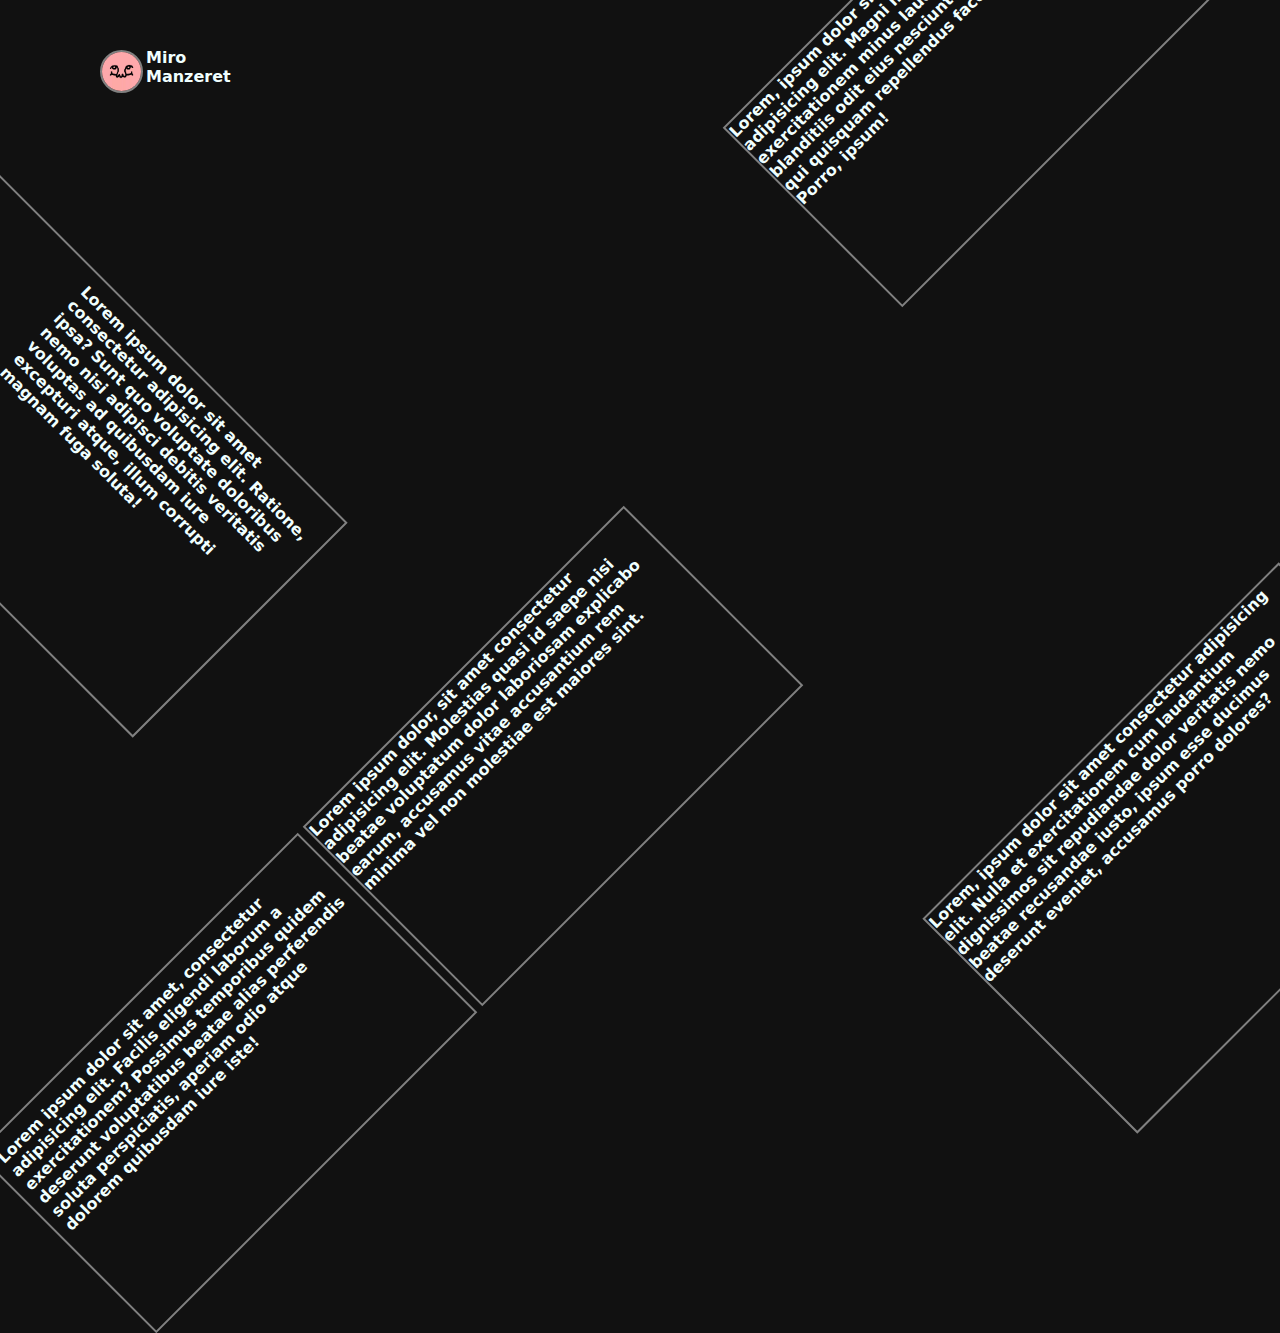
==== myportfolio.html @ 3e659cd8 "projectNo1" ====
<!DOCTYPE html>
<html lang="en">
<head>
    <meta charset="UTF-8">
    <meta name="viewport" content="width=device-width, initial-scale=1.0">
    <title>mrpupi</title>
</head>
<body>

  <div class="boxes">

    <div class="uptextbox">
      Lorem, ipsum dolor sit amet consectetur adipisicing elit. Magni libero quidem exercitationem minus laudantium, totam blanditiis odit eius nesciunt sit sunt dolorem et qui quisquam repellendus facere voluptatum. Porro, ipsum!
    </div>
    
    <div class="lefttext45">
      <p id="left45">
        Lorem ipsum dolor sit amet consectetur adipisicing elit. Ratione, ipsa? Sunt quo voluptate doloribus nemo nisi adipisci debitis veritatis voluptas ad quibusdam iure excepturi atque, illum corrupti magnam fuga soluta!
      </p>
      </div>
      
    <div class="centraltextbox">
Lorem ipsum dolor, sit amet consectetur adipisicing elit. Molestias quasi id saepe nisi beatae voluptatum dolor laboriosam explicabo earum, accusamus vitae accusantium rem minima vel non molestiae est maiores sint.
    </div>
    
    <div class="rtextbox">
Lorem, ipsum dolor sit amet consectetur adipisicing elit. Nulla et exercitationem cum laudantium dignissimos sit repudiandae dolor veritatis nemo beatae recusandae iusto, ipsum esse ducimus deserunt eveniet, accusamus porro dolores?
    </div>
    
    <div class="downtextbox">
      <p id="downtext">
        Lorem ipsum dolor sit amet, consectetur adipisicing elit. Facilis eligendi laborum a exercitationem? Possimus temporibus quidem deserunt voluptatibus beatae alias perferendis soluta perspiciatis, aperiam odio atque dolorem quibusdam iure iste!
      </p>
      </div>
    
  </div>

    <div class="bordimg">
      <img src="148349828.png" class="miro">
      <div class="imgtext">
        Miro Manzeret
      </div>
    </div>

    <link rel="stylesheet" href="myportfolio.css">
    
</body>
</html>
---- myportfolio.css ----
body {
  font-family: system-ui, -apple-system, BlinkMacSystemFont, 'Segoe UI', Roboto, Oxygen, Ubuntu, Cantarell, 'Open Sans', 'Helvetica Neue', sans-serif;
  font-weight: bold;
  padding: 0;
  margin: 0 ;
  background-color: rgb(17, 17, 17);
  overflow-x: hidden;
}

.imgtext {
  color: azure;
  position: absolute;
  top: -2px;
  left: 46px;
}

.miro {
  width: 39px;
  height: 39px;
  border: 2px solid grey;
  border-radius: 50%;
}

.bordimg {
width: 40px;
height: 40px;
position: absolute;
top: 50px;
left: 100px;
}

.boxes {
  color: azure;
}

.boxes p {
  padding: 0;
  margin: 0;
}

#left45 {
  padding: 10px 10px 10px 150px;
}

#downtext {
  padding: 10px;
}

.uptextbox {
  width: 450px;
  height: 250px;
  background-color: rgb(17, 17, 17);
  border: 2px solid grey;
  position: absolute;
  top: -70px;
  right: 80px;
  transform: rotate(315deg);
}

.lefttext45 {
  width: 500px;
  height: 300px;
  background-color: rgb(17, 17, 17);
  border: 2px solid grey;
  position: absolute;
  left: -190px;
  top: 300px;
  transform: rotate(45deg);
}

.centraltextbox {
  width: 450px;
  height: 250px;
  background-color: rgb(17, 17, 17);
  border: 2px solid grey;
  position: absolute;
  left: 326px;
  bottom: 17px;
  transform: rotate(315deg);
}

.rtextbox {
  width: 500px;
  height: 300px;
  background-color: rgb(17, 17, 17);
  border: 2px solid grey;
  position: absolute;
  right: -180px;
  bottom: -100px;
  transform: rotate(315deg);
}

.downtextbox {
  width: 450px;
  height: 250px;
  background-color: rgb(17, 17, 17);
  border: 2px solid grey;
  position: absolute;
  left: 0;
  bottom: -310px;
  transform: rotate(315deg);
}
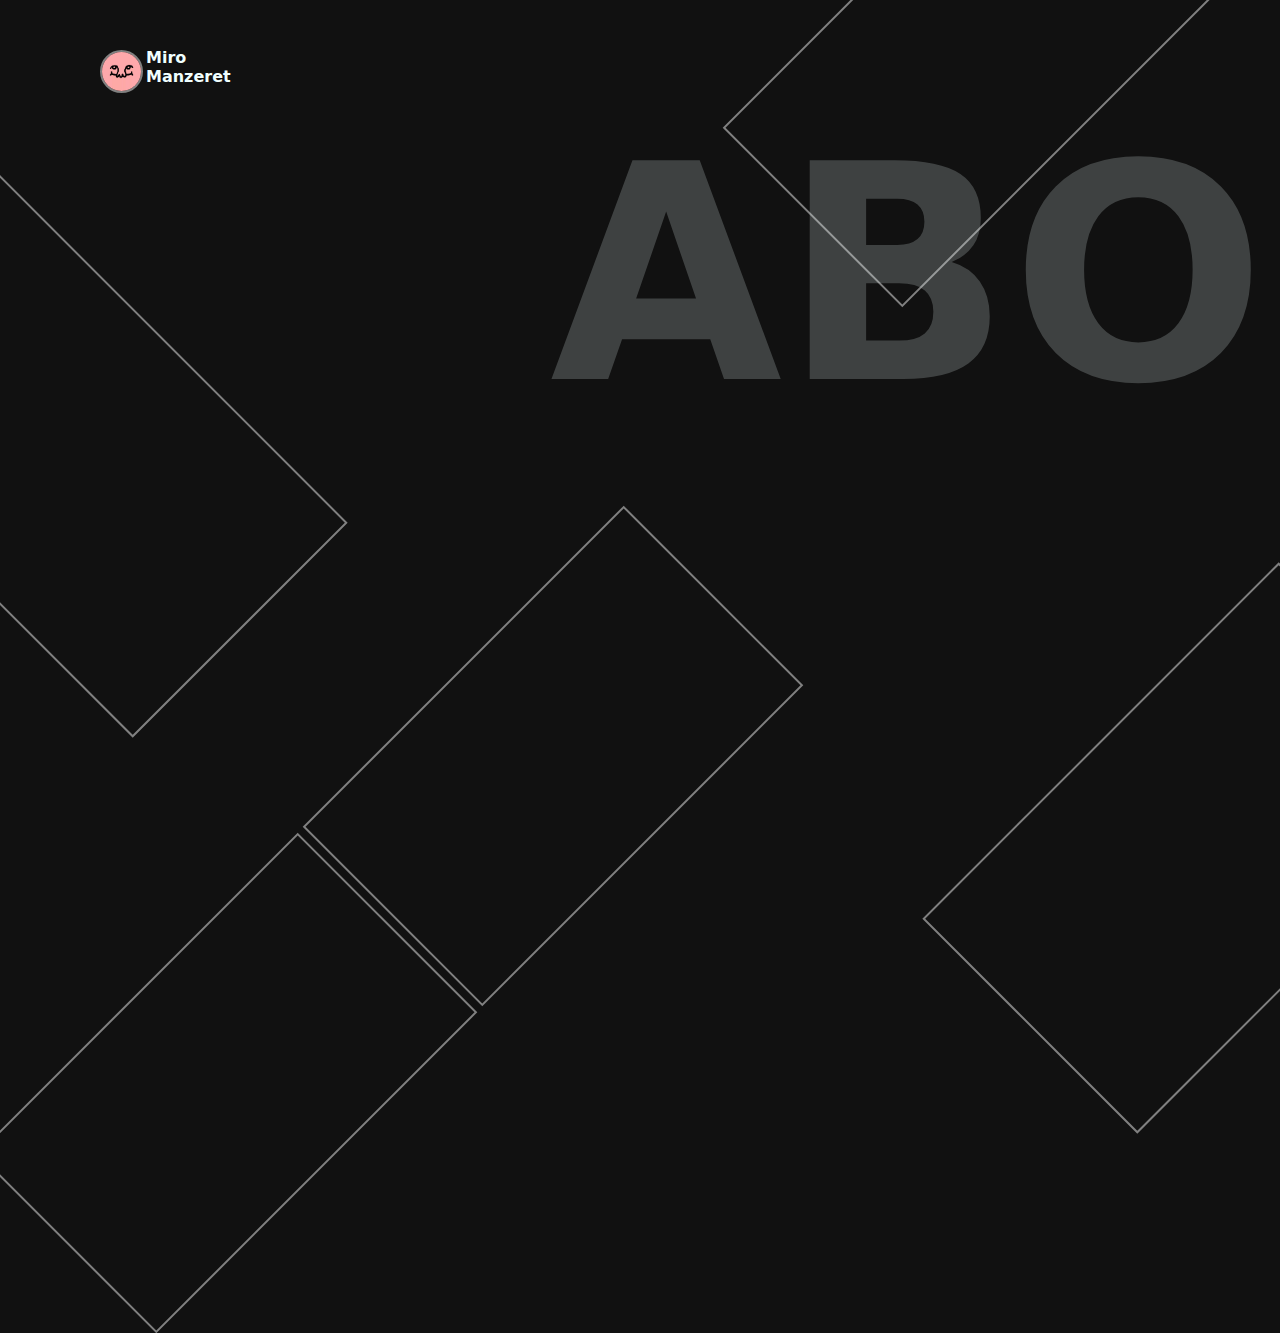
==== commit a3ee3b75: "yes" ====
--- a/myportfolio.html
+++ b/myportfolio.html
@@ -10,26 +10,26 @@
   <div class="boxes">
 
     <div class="uptextbox">
-      Lorem, ipsum dolor sit amet consectetur adipisicing elit. Magni libero quidem exercitationem minus laudantium, totam blanditiis odit eius nesciunt sit sunt dolorem et qui quisquam repellendus facere voluptatum. Porro, ipsum!
+      
     </div>
     
     <div class="lefttext45">
       <p id="left45">
-        Lorem ipsum dolor sit amet consectetur adipisicing elit. Ratione, ipsa? Sunt quo voluptate doloribus nemo nisi adipisci debitis veritatis voluptas ad quibusdam iure excepturi atque, illum corrupti magnam fuga soluta!
+       
       </p>
       </div>
       
     <div class="centraltextbox">
-Lorem ipsum dolor, sit amet consectetur adipisicing elit. Molestias quasi id saepe nisi beatae voluptatum dolor laboriosam explicabo earum, accusamus vitae accusantium rem minima vel non molestiae est maiores sint.
+
     </div>
     
     <div class="rtextbox">
-Lorem, ipsum dolor sit amet consectetur adipisicing elit. Nulla et exercitationem cum laudantium dignissimos sit repudiandae dolor veritatis nemo beatae recusandae iusto, ipsum esse ducimus deserunt eveniet, accusamus porro dolores?
+
     </div>
     
     <div class="downtextbox">
       <p id="downtext">
-        Lorem ipsum dolor sit amet, consectetur adipisicing elit. Facilis eligendi laborum a exercitationem? Possimus temporibus quidem deserunt voluptatibus beatae alias perferendis soluta perspiciatis, aperiam odio atque dolorem quibusdam iure iste!
+       
       </p>
       </div>
     
@@ -42,6 +42,10 @@
       </div>
     </div>
 
+    <div class="about">
+      <h1 style="text-transform: uppercase;">about</h1>
+    </div>
+
     <link rel="stylesheet" href="myportfolio.css">
     
 </body>
--- a/myportfolio.css
+++ b/myportfolio.css
@@ -5,6 +5,19 @@
   margin: 0 ;
   background-color: rgb(17, 17, 17);
   overflow-x: hidden;
+}
+
+.about {
+  /* box-shadow: 0px 0px 45px 6px rgba(255, 0, 0, 1); */
+  transform: translate(550px, -100px);
+  width: max-content;
+  height: max-content;
+}
+
+h1 {
+  color: azure;
+  font-size: 300px;
+  opacity: 0.2;
 }
 
 .imgtext {
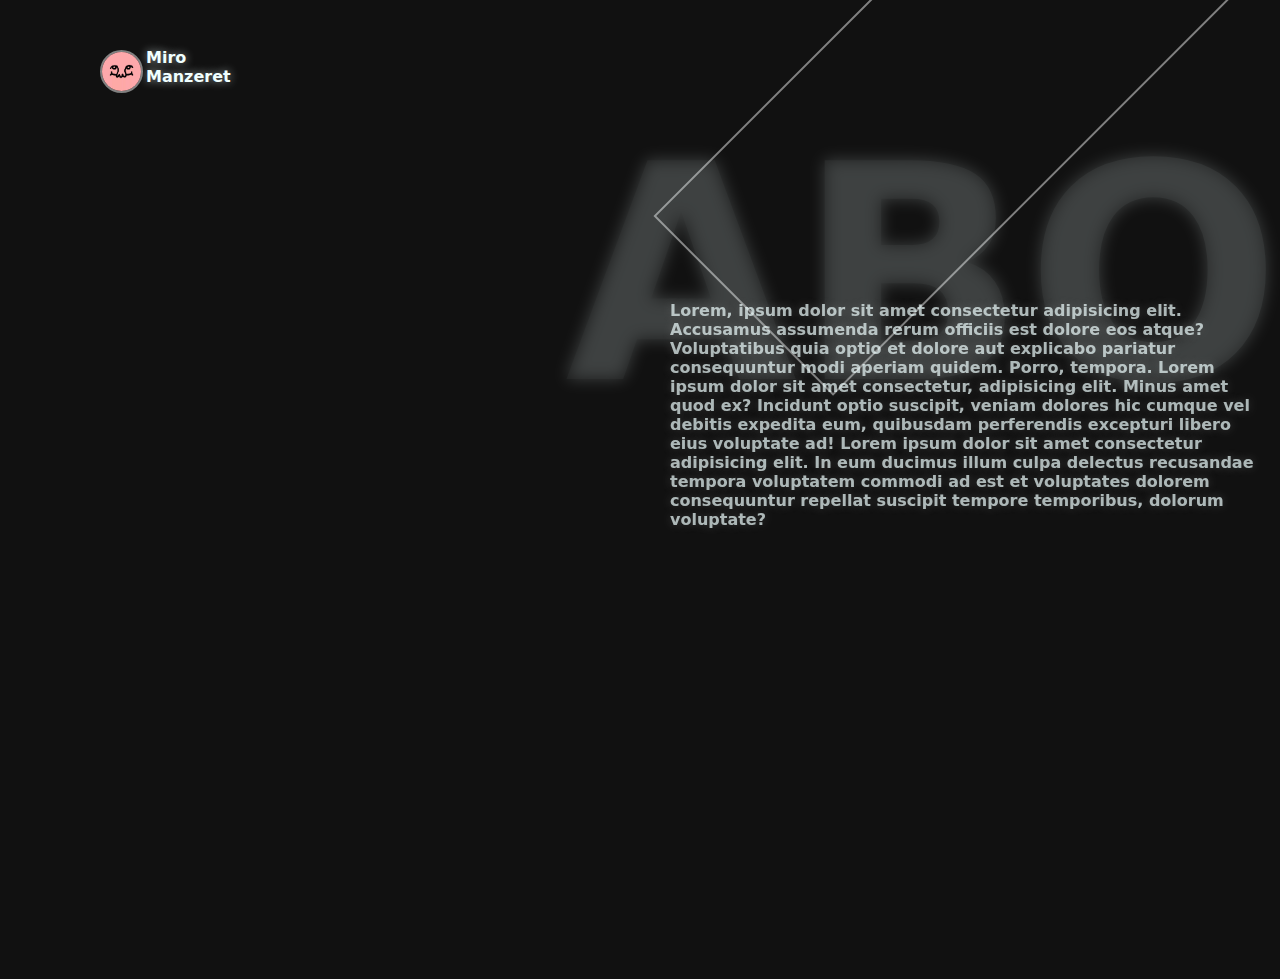
==== commit 2e0ea5f5: "gvusb" ====
--- a/myportfolio.html
+++ b/myportfolio.html
@@ -13,7 +13,7 @@
       
     </div>
     
-    <div class="lefttext45">
+    <!-- <div class="lefttext45">
       <p id="left45">
        
       </p>
@@ -29,9 +29,9 @@
     
     <div class="downtextbox">
       <p id="downtext">
-       
+        
       </p>
-      </div>
+      </div> -->
     
   </div>
 
@@ -43,7 +43,13 @@
     </div>
 
     <div class="about">
-      <h1 style="text-transform: uppercase;">about</h1>
+      <h1 class="anim">about</h1>
+    </div>
+
+    <div class="metext">
+       Lorem, ipsum dolor sit amet consectetur adipisicing elit. Accusamus assumenda rerum officiis est dolore eos atque? Voluptatibus quia optio et dolore aut explicabo pariatur consequuntur modi aperiam quidem. Porro, tempora.
+       Lorem ipsum dolor sit amet consectetur, adipisicing elit. Minus amet quod ex? Incidunt optio suscipit, veniam dolores hic cumque vel debitis expedita eum, quibusdam perferendis excepturi libero eius voluptate ad!
+       Lorem ipsum dolor sit amet consectetur adipisicing elit. In eum ducimus illum culpa delectus recusandae tempora voluptatem commodi ad est et voluptates dolorem consequuntur repellat suscipit tempore temporibus, dolorum voluptate?
     </div>
 
     <link rel="stylesheet" href="myportfolio.css">
--- a/myportfolio.css
+++ b/myportfolio.css
@@ -9,15 +9,34 @@
 
 .about {
   /* box-shadow: 0px 0px 45px 6px rgba(255, 0, 0, 1); */
-  transform: translate(550px, -100px);
+  transform: translate(565px, -100px);
   width: max-content;
   height: max-content;
 }
 
 h1 {
-  color: azure;
+  /* color: azure; */
   font-size: 300px;
   opacity: 0.2;
+  text-shadow: 0px 0px 16px rgb(240, 255, 255);
+  text-transform: uppercase;
+}
+
+.anim {
+  background: linear-gradient(to left, rgb(240, 255, 255, 0.2) 20%, rgba(240, 255, 255, 0.4) 40%, rgba(240, 255, 255, 0.6) 60%, rgba(240, 255, 255, 0.4) 80%, 
+   rgb(240, 255, 255, 0.2) 100% );
+  background-clip: text;
+  animation: shine 2s linear infinite;
+  -webkit-background-clip: text;
+  -webkit-text-fill-color: transparent;
+  background-size: 200% auto;
+}
+
+@keyframes shine {
+ 
+  to {
+    background-position: 200% center;
+  }
 }
 
 .imgtext {
@@ -25,6 +44,7 @@
   position: absolute;
   top: -2px;
   left: 46px;
+  text-shadow: 0px 0px 10px rgb(240, 255, 255, 0.6);
 }
 
 .miro {
@@ -60,14 +80,14 @@
 }
 
 .uptextbox {
-  width: 450px;
+  width: 600px;
   height: 250px;
   background-color: rgb(17, 17, 17);
   border: 2px solid grey;
   position: absolute;
   top: -70px;
-  right: 80px;
-  transform: rotate(315deg);
+  right: 0px;
+  transform: rotate(315deg) translate(-40px, 10px);
 }
 
 .lefttext45 {
@@ -112,4 +132,13 @@
   left: 0;
   bottom: -310px;
   transform: rotate(315deg);
+}
+
+.metext {
+  width: 600px;
+  height: max-content;
+  transform: translate(670px, -450px);
+  color: azure;
+  opacity: 0.7;
+  text-shadow: 0px 0px 10px rgb(128, 128, 128, 0.6);
 }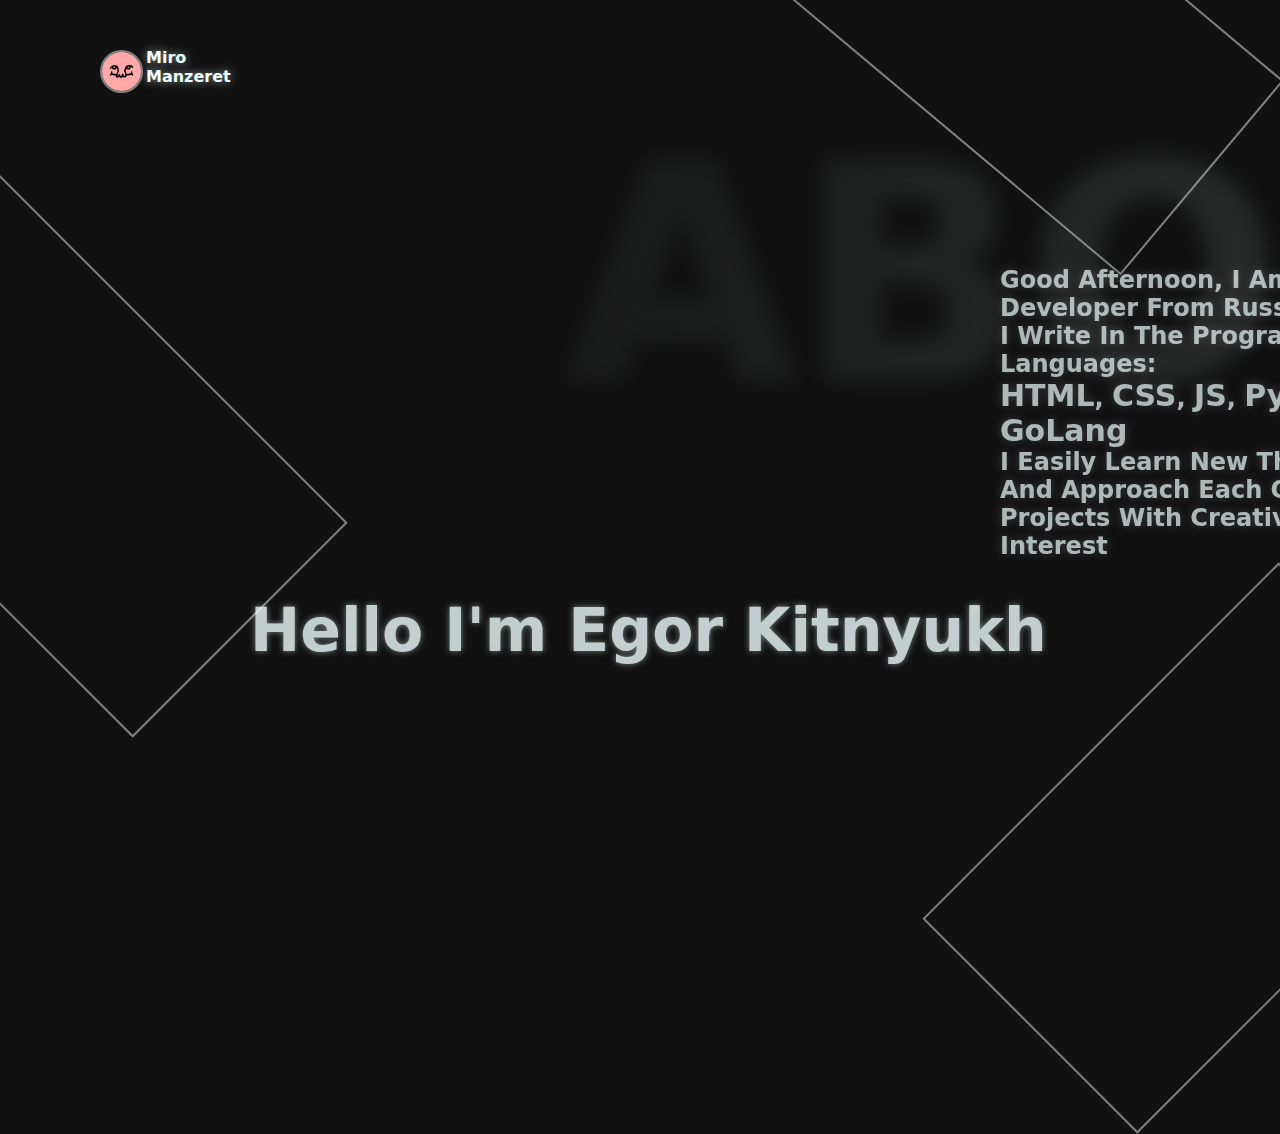
==== commit 1ee11535: "like as piece of pie" ====
--- a/myportfolio.html
+++ b/myportfolio.html
@@ -1,58 +1,61 @@
 <!DOCTYPE html>
 <html lang="en">
+
 <head>
-    <meta charset="UTF-8">
-    <meta name="viewport" content="width=device-width, initial-scale=1.0">
-    <title>mrpupi</title>
+  <meta charset="UTF-8">
+  <meta name="viewport" content="width=device-width, initial-scale=1.0">
+  <title>mrpupi</title>
 </head>
+
 <body>
 
   <div class="boxes">
 
     <div class="uptextbox">
-      
-    </div>
-    
-    <!-- <div class="lefttext45">
-      <p id="left45">
-       
-      </p>
-      </div>
-      
-    <div class="centraltextbox">
 
     </div>
-    
+
+    <div class="lefttext45">
+      <p id="left45">
+
+      </p>
+    </div>
+
     <div class="rtextbox">
 
     </div>
-    
-    <div class="downtextbox">
-      <p id="downtext">
-        
-      </p>
-      </div> -->
-    
+
   </div>
 
-    <div class="bordimg">
-      <img src="148349828.png" class="miro">
-      <div class="imgtext">
-        Miro Manzeret
-      </div>
+  <div class="bordimg">
+    <img src="148349828.png" class="miro">
+    <div class="imgtext">
+      Miro Manzeret
     </div>
+  </div>
 
-    <div class="about">
-      <h1 class="anim">about</h1>
-    </div>
+  <div class="about">
+    <h1 class="anim">about</h1>
+  </div>
 
-    <div class="metext">
-       Lorem, ipsum dolor sit amet consectetur adipisicing elit. Accusamus assumenda rerum officiis est dolore eos atque? Voluptatibus quia optio et dolore aut explicabo pariatur consequuntur modi aperiam quidem. Porro, tempora.
-       Lorem ipsum dolor sit amet consectetur, adipisicing elit. Minus amet quod ex? Incidunt optio suscipit, veniam dolores hic cumque vel debitis expedita eum, quibusdam perferendis excepturi libero eius voluptate ad!
-       Lorem ipsum dolor sit amet consectetur adipisicing elit. In eum ducimus illum culpa delectus recusandae tempora voluptatem commodi ad est et voluptates dolorem consequuntur repellat suscipit tempore temporibus, dolorum voluptate?
-    </div>
+  <div class="metext">
+    <span id="metext">
+      good afternoon, I am a web developer from Russia. 
+      <br>
+      I write in the programming languages:
+      <br> 
+      <a target="_blank" href="https://en.wikipedia.org/wiki/HTML">HTML</a>, <a target="_blank" href="https://en.wikipedia.org/wiki/CSS">CSS</a>, <a target="_blank" href="https://en.wikipedia.org/wiki/JavaScript">JS</a>, <a target="_blank" href="https://en.wikipedia.org/wiki/Python_(programming_language)">python</a>, <a target="_blank" href="https://en.wikipedia.org/wiki/Go_(programming_language)">GoLang</a>
+      <br>
+      I easily learn new things and approach each of my projects with creative interest
+    </span>
+  </div>
 
-    <link rel="stylesheet" href="myportfolio.css">
-    
+  <div class="hello">
+    <a href="https://github.com/MrPupi" target="_blank" class="beauty" id="hello">hello i'm egor kitnyukh</a>
+  </div>
+
+  <link rel="stylesheet" href="myportfolio.css">
+
 </body>
+
 </html>--- a/myportfolio.css
+++ b/myportfolio.css
@@ -18,8 +18,66 @@
   /* color: azure; */
   font-size: 300px;
   opacity: 0.2;
-  text-shadow: 0px 0px 16px rgb(240, 255, 255);
+  /* text-shadow: 0px 0px 16px rgb(240, 255, 255); */
   text-transform: uppercase;
+  filter: blur(10px);
+}
+.about .anim, .bordimg {
+  user-select: none; 
+  pointer-events: none;
+}
+
+.metext a {
+  position: relative;
+  text-decoration: none;
+  color: azure;
+  text-transform: capitalize;
+  font-size: 30px;
+  font-weight: bold;
+}
+
+.metext a::after {
+  content: '';
+  transform-origin: right;
+  transform: scaleX(0);
+  position: absolute;
+  bottom: 0;
+  left: 0;
+  transition: transform 0.6s;
+  background-color: orange;
+  width: 100%;
+  height: 3px;
+}
+
+.metext a:hover::after {
+  transform: scaleX(1);
+  transform-origin: left;
+}
+
+.beauty {
+  position: relative;
+  text-decoration: none;
+  color: azure;
+  text-transform: capitalize;
+  font-size: large;
+}
+
+.beauty::after {
+  content: '';
+  transform-origin: right;
+  transform: scaleX(0);
+  position: absolute;
+  bottom: 0;
+  left: 0;
+  transition: transform 0.6s;
+  background-color: orange;
+  width: 100%;
+  height: 3px;
+}
+
+.beauty:hover::after {
+  transform: scaleX(1);
+  transform-origin: left;
 }
 
 .anim {
@@ -39,6 +97,19 @@
   }
 }
 
+.hello {
+  transform: translate(250px, -450px);
+  height: max-content;
+  width: max-content;
+}
+
+#hello {
+  font-size: 60px;
+  font-weight: bold;
+  opacity: 0.8;
+  text-shadow: 0px 0px 6px rgb(240, 255, 255, 0.6);
+}
+
 .imgtext {
   color: azure;
   position: absolute;
@@ -85,9 +156,9 @@
   background-color: rgb(17, 17, 17);
   border: 2px solid grey;
   position: absolute;
-  top: -70px;
-  right: 0px;
-  transform: rotate(315deg) translate(-40px, 10px);
+  top: -125px;
+  right: -30px;
+  transform: rotate(40deg) translate(-40px, 10px);
 }
 
 .lefttext45 {
@@ -135,10 +206,16 @@
 }
 
 .metext {
-  width: 600px;
+  width: 400px;
   height: max-content;
-  transform: translate(670px, -450px);
+  transform: translate(1000px, -485px);
   color: azure;
   opacity: 0.7;
   text-shadow: 0px 0px 10px rgb(128, 128, 128, 0.6);
-}+}
+
+#metext {
+  font-weight: bold;
+  font-size: 24px;
+  text-transform: capitalize;
+}
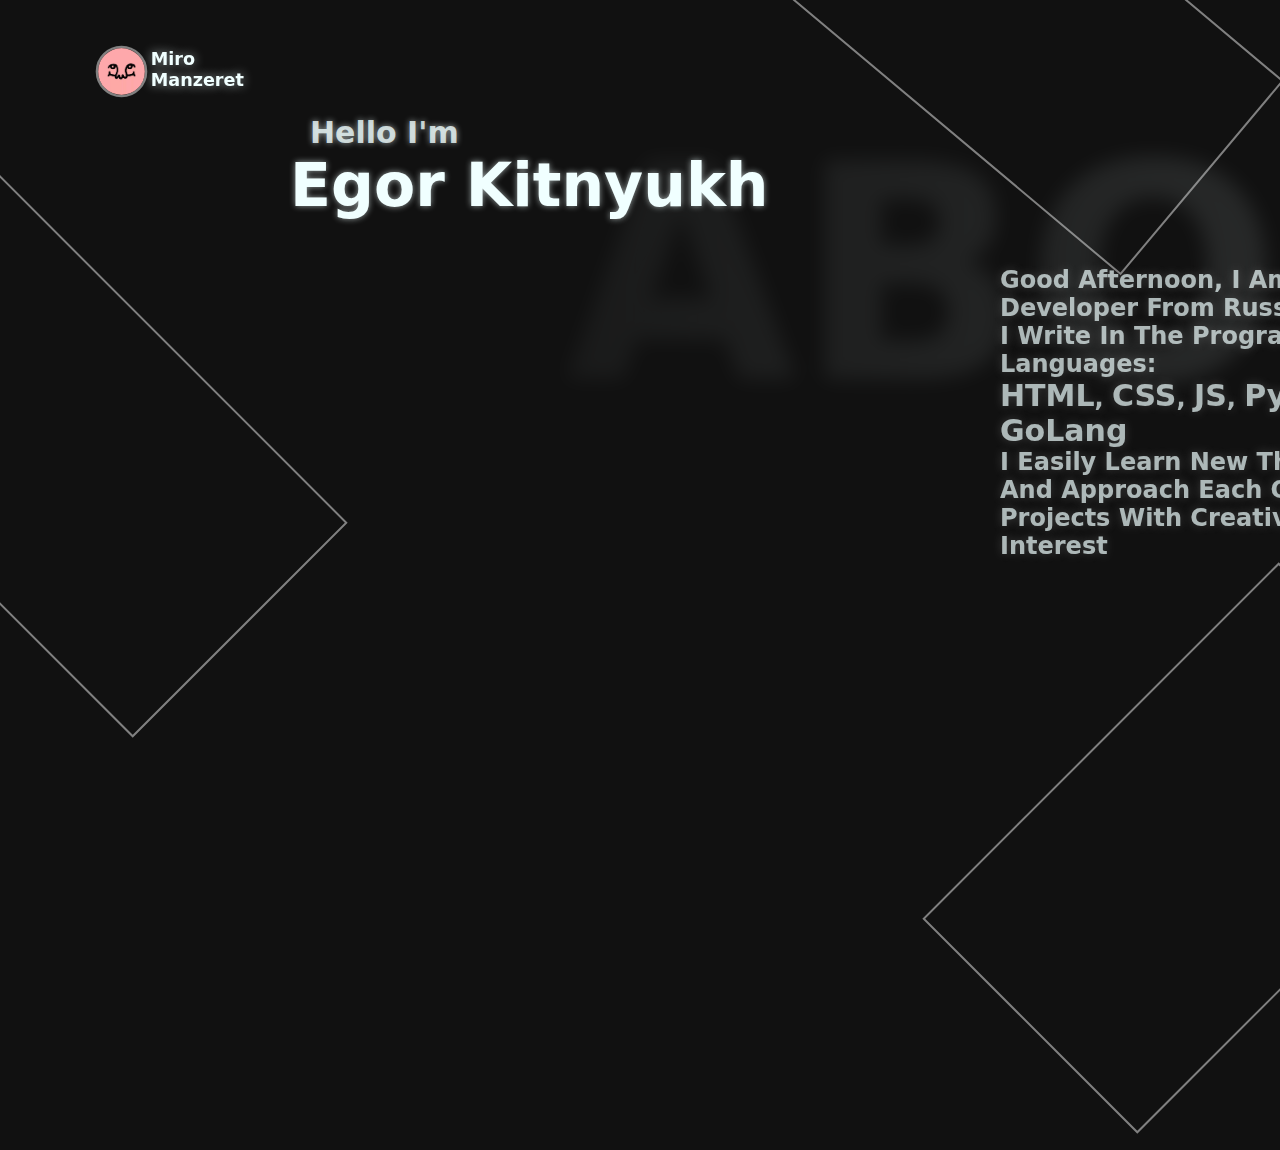
==== commit 7e77999c: "viyhj" ====
--- a/myportfolio.html
+++ b/myportfolio.html
@@ -40,18 +40,28 @@
 
   <div class="metext">
     <span id="metext">
-      good afternoon, I am a web developer from Russia. 
+      good afternoon, I am a web developer from Russia.
       <br>
       I write in the programming languages:
-      <br> 
-      <a target="_blank" href="https://en.wikipedia.org/wiki/HTML">HTML</a>, <a target="_blank" href="https://en.wikipedia.org/wiki/CSS">CSS</a>, <a target="_blank" href="https://en.wikipedia.org/wiki/JavaScript">JS</a>, <a target="_blank" href="https://en.wikipedia.org/wiki/Python_(programming_language)">python</a>, <a target="_blank" href="https://en.wikipedia.org/wiki/Go_(programming_language)">GoLang</a>
+      <br>
+      <a target="_blank" href="https://en.wikipedia.org/wiki/HTML">HTML</a>, <a target="_blank"
+        href="https://en.wikipedia.org/wiki/CSS">CSS</a>, <a target="_blank"
+        href="https://en.wikipedia.org/wiki/JavaScript">JS</a>, <a target="_blank"
+        href="https://en.wikipedia.org/wiki/Python_(programming_language)">python</a>, <a target="_blank"
+        href="https://en.wikipedia.org/wiki/Go_(programming_language)">GoLang</a>
       <br>
       I easily learn new things and approach each of my projects with creative interest
     </span>
   </div>
 
   <div class="hello">
-    <a href="https://github.com/MrPupi" target="_blank" class="beauty" id="hello">hello i'm egor kitnyukh</a>
+    <span id="alltext">
+      <span class="angola">
+        hello i'm
+      </span>
+      <br>
+      <a href="https://github.com/MrPupi" target="_blank" class="beauty" id="hello">egor kitnyukh</a>
+    </span>
   </div>
 
   <link rel="stylesheet" href="myportfolio.css">
--- a/myportfolio.css
+++ b/myportfolio.css
@@ -97,8 +97,16 @@
   }
 }
 
+.angola {
+  color: rgba(240, 255, 255, 0.8);
+  padding-left: 20px;
+  text-shadow: 0px 0px 6px rgb(240, 255, 255, 0.6);
+  font-size: 30px;
+  text-transform: capitalize;
+}
+
 .hello {
-  transform: translate(250px, -450px);
+  transform: translate(290px, -930px);
   height: max-content;
   width: max-content;
 }
@@ -106,16 +114,17 @@
 #hello {
   font-size: 60px;
   font-weight: bold;
-  opacity: 0.8;
+  opacity: 1;
   text-shadow: 0px 0px 6px rgb(240, 255, 255, 0.6);
 }
 
 .imgtext {
   color: azure;
   position: absolute;
-  top: -2px;
-  left: 46px;
+  top: 0px;
+  left: 55px;
   text-shadow: 0px 0px 10px rgb(240, 255, 255, 0.6);
+  scale: 1.1;
 }
 
 .miro {
@@ -123,6 +132,7 @@
   height: 39px;
   border: 2px solid grey;
   border-radius: 50%;
+  scale: 1.2;
 }
 
 .bordimg {
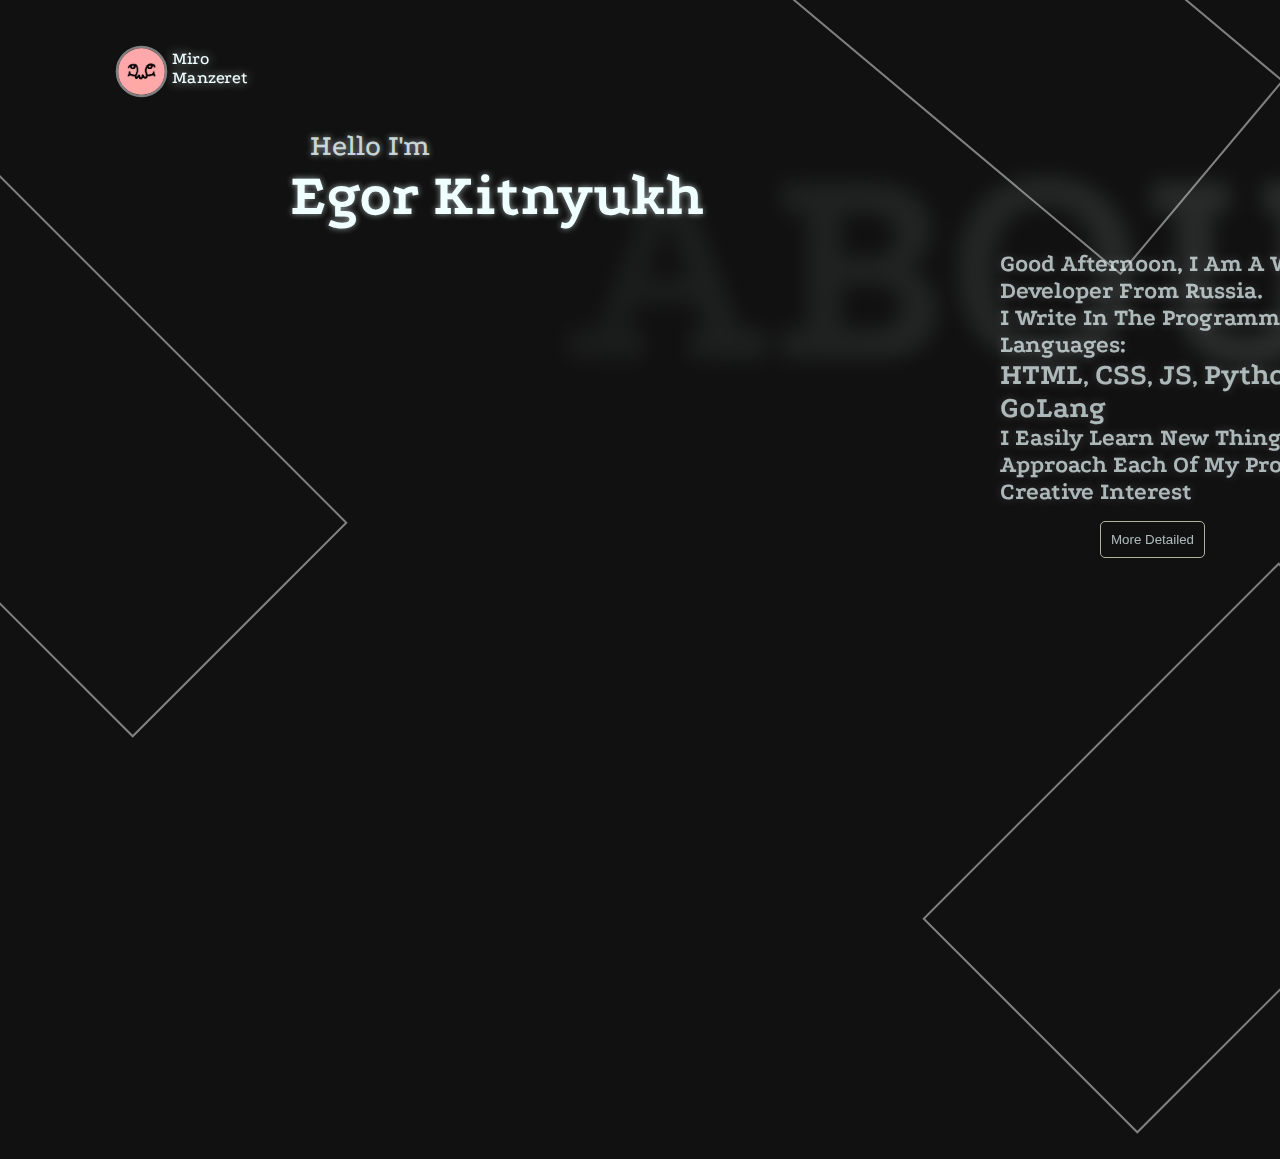
==== commit 29049dd9: "ghdfaghad" ====
--- a/myportfolio.html
+++ b/myportfolio.html
@@ -4,27 +4,24 @@
 <head>
   <meta charset="UTF-8">
   <meta name="viewport" content="width=device-width, initial-scale=1.0">
+  <link rel="stylesheet" href="myportfolio.css">
+  <link rel="preconnect" href="https://fonts.googleapis.com">
+  <link rel="preconnect" href="https://fonts.gstatic.com" crossorigin>
+  <link href="https://fonts.googleapis.com/css2?family=BioRhyme:wght@200..800&family=Podkova:wght@400..800&display=swap" rel="stylesheet">
   <title>mrpupi</title>
 </head>
 
 <body>
 
   <div class="boxes">
-
     <div class="uptextbox">
-
     </div>
-
     <div class="lefttext45">
       <p id="left45">
-
       </p>
     </div>
-
     <div class="rtextbox">
-
     </div>
-
   </div>
 
   <div class="bordimg">
@@ -44,14 +41,23 @@
       <br>
       I write in the programming languages:
       <br>
-      <a target="_blank" href="https://en.wikipedia.org/wiki/HTML">HTML</a>, <a target="_blank"
-        href="https://en.wikipedia.org/wiki/CSS">CSS</a>, <a target="_blank"
-        href="https://en.wikipedia.org/wiki/JavaScript">JS</a>, <a target="_blank"
-        href="https://en.wikipedia.org/wiki/Python_(programming_language)">python</a>, <a target="_blank"
-        href="https://en.wikipedia.org/wiki/Go_(programming_language)">GoLang</a>
+      <a target="_blank" href="https://en.wikipedia.org/wiki/HTML">HTML</a>, 
+      <a target="_blank" href="https://en.wikipedia.org/wiki/CSS">CSS</a>, 
+      <a target="_blank" href="https://en.wikipedia.org/wiki/JavaScript">JS</a>, 
+      <a target="_blank" href="https://en.wikipedia.org/wiki/Python_(programming_language)">python</a>, 
+      <a target="_blank" href="https://en.wikipedia.org/wiki/Go_(programming_language)">GoLang</a>
       <br>
       I easily learn new things and approach each of my projects with creative interest
     </span>
+    <p>
+    <button id="metext_btn">
+      <span id="metext_span_1">
+        more detailed
+      </span>
+      <span id="metext_span_2">
+
+      </span>
+    </button>
   </div>
 
   <div class="hello">
@@ -64,8 +70,7 @@
     </span>
   </div>
 
-  <link rel="stylesheet" href="myportfolio.css">
-
+<script src="../dist/script.js"></script>
 </body>
 
 </html>--- a/myportfolio.css
+++ b/myportfolio.css
@@ -1,11 +1,59 @@
 body {
-  font-family: system-ui, -apple-system, BlinkMacSystemFont, 'Segoe UI', Roboto, Oxygen, Ubuntu, Cantarell, 'Open Sans', 'Helvetica Neue', sans-serif;
-  font-weight: bold;
+  font-family: "Podkova", serif;
+  font-optical-sizing: auto;
+  font-weight: 500;
+  font-style: normal;
   padding: 0;
   margin: 0 ;
   background-color: rgb(17, 17, 17);
   overflow-x: hidden;
 }
+
+#metext_btn {
+  background-color: transparent;
+  border: 1px beige solid;
+  border-radius: 5px;
+  padding: 10px;
+  position: relative;
+  transition: 0.4s;
+  transform: translate(100px, 0px);
+}
+
+#metext_btn:hover {
+  transition: 0.4s;
+}
+
+#metext_btn::after {
+  position: absolute;
+  content: '';
+  width: 100%;
+  height: 4px;
+  bottom: -4px;
+  left: 0;
+  background-color: azure;
+  filter: blur(2px);
+  transform-origin: center;
+  transition:  0.4s;
+  transform: scale(0);
+}
+
+#metext_btn:hover::after {
+  width: 100%;
+  transform-origin: space-between;
+  transition:  0.4s;
+  transform: scale(1);
+}
+
+#metext_btn > #metext_span_1 {
+  text-transform: capitalize;
+  color: azure;
+}
+
+@media screen and (min-width:414px){
+  
+}
+  
+
 
 .about {
   /* box-shadow: 0px 0px 45px 6px rgba(255, 0, 0, 1); */
@@ -140,11 +188,7 @@
 height: 40px;
 position: absolute;
 top: 50px;
-left: 100px;
-}
-
-.boxes {
-  color: azure;
+left: 120px;
 }
 
 .boxes p {
@@ -229,3 +273,12 @@
   font-size: 24px;
   text-transform: capitalize;
 }
+
+::-webkit-scrollbar-thumb {
+  background-color: orange;
+  border-radius: 5px;
+}
+
+::-webkit-scrollbar {
+  width: 6px;
+}